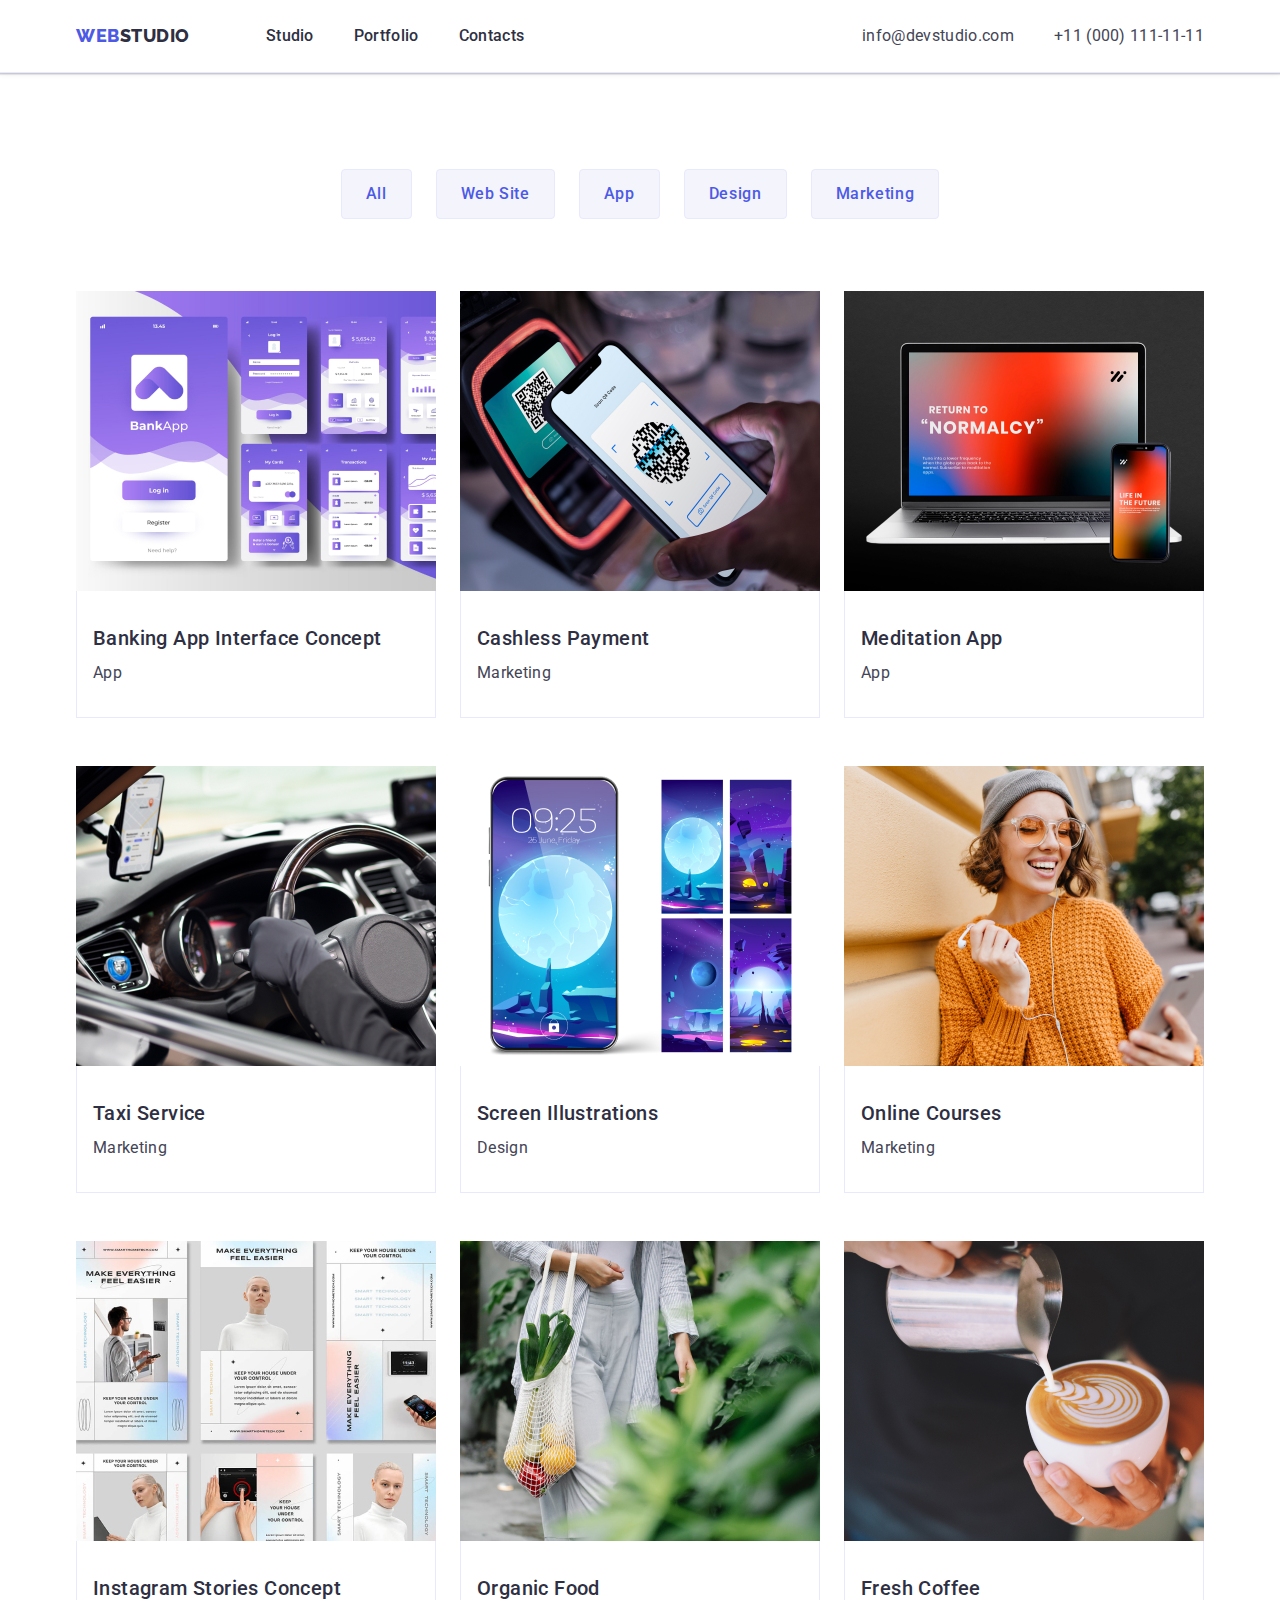
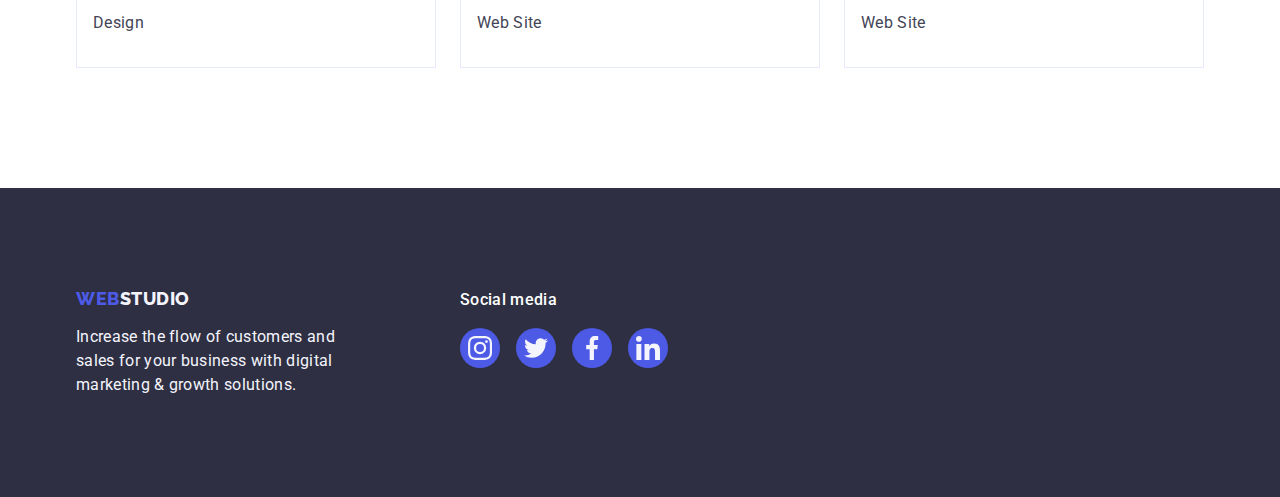
==== portfolio.html @ a1bed624 "added files from hw-4" ====
<!DOCTYPE html>
<html lang="en">
<head>
    <meta charset="UTF-8">
    <meta http-equiv="X-UA-Compatible" content="IE=edge">
    <meta name="viewport" content="width=device-width, initial-scale=1.0">
    <title>Portfolio</title>
    <link rel="stylesheet" href="https://cdn.jsdelivr.net/npm/modern-normalize@1.1.0/modern-normalize.min.css">
    <link rel="stylesheet" href="./css/styles.css">
    <link rel="preconnect" href="https://fonts.googleapis.com">
    <link rel="preconnect" href="https://fonts.gstatic.com" crossorigin>
    <link href="https://fonts.googleapis.com/css2?family=Raleway:ital,wght@0,100;0,200;0,300;0,400;0,500;0,600;0,700;0,800;0,900;1,100;1,200;1,300;1,400;1,500;1,600;1,700;1,800;1,900&family=Roboto:ital,wght@0,100;0,300;0,400;0,500;0,700;0,900;1,100;1,300;1,400;1,500;1,700;1,900&display=swap"
        rel="stylesheet">
</head>

<body style="font-family:Roboto,sans-serif; color:#434455; background-color:var(--main-color-br);">
    <header class="header-box">
        
        
        <div class="container header-li">
            <nav class="nav-li">
                <a href="./index.html" class="header-logo link">Web<span class="heder-studio">Studio</span></a>
    
                <ul class="list">
                    <li class="header-li-right"><a href="./index.html" class="header-menu link">Studio</a></li>
                    <li class="header-li-right"><a href="./portfolio.html" class="header-menu link">Portfolio</a></li>
                    <li class="header-li-right"><a href="" class="header-menu link">Contacts</a></li>
                </ul>
    
            </nav>
            
            <address class="header-address">
                <ul class="list address-menu">
                    <li class="header-li-right"><a href="mailto:info@devstudio.com" class="address-li link">info@devstudio.com</a></li>
                    <li class="header-li-right"><a href="tel:+110001111111" class="address-li link">+11 (000) 111-11-11</a></li>
                </ul>
                            
            </address>
        </div>
        
        
    </header>

    <main>
        
        
        <section class="portf-cont">

           <div class="container">
                <h1 class="visually-hidden">portfolio</h1>
                
                <!--Filters button-->
                <ul class="list button-box">
                    <li><button type="button" class="portf-btn">All</button></li>
                    <li><button type="button" class="portf-btn">Web Site</button></li>
                    <li><button type="button" class="portf-btn">App</button></li>
                    <li><button type="button" class="portf-btn">Design</button></li>
                    <li><button type="button" class="portf-btn">Marketing</button></li>
                </ul>            
           
                <ul class="list list-posicion">
                    <li class="li-portf" >
                        <a class="link linc-portfolio" href="" >
                            <img src="./images/portfolio/img-8.jpg" alt="Banking App Interface" width="360" height="300">
                            <div class="title-portf">
                                <h2 class="title-feature">Banking App Interface Concept</h2>
                                <p class="paragr-feature">App</p>
                            </div>
                        </a>  
                    </li>
                        
                     <li class="li-portf">
                        <a class="link linc-portfolio" href="">
                            <img src="./images/portfolio/img-7.jpg" alt="Cashless Payment" width="360" height="300">
                            <div class="title-portf">
                                <h2 class="title-feature">Cashless Payment</h2>
                                <p class="paragr-feature">Marketing</p>
                            </div>
                        </a>    
                    </li> 
                    
                    <li class="li-portf">
                        <a class="link linc-portfolio" href="">
                            <img src="./images/portfolio/img-6.jpg" alt="Meditation App" width="360" height="300">
                            <div class="title-portf">
                                <h2 class="title-feature">Meditation App</h2>
                                <p class="paragr-feature">App</p>
                            </div>
                        </a>
                    </li>
                    
                    <li class="li-portf">
                        <a class="link linc-portfolio" href="">
                            <img src="./images/portfolio/img-5.jpg" alt="Taxi Service" width="360" height="300">
                            <div class="title-portf">
                                <h2 class="title-feature">Taxi Service</h2>
                                <p class="paragr-feature">Marketing</p>
                            </div>
                        </a>
                    </li>

                    <li class="li-portf">
                        <a class="link linc-portfolio" href="">
                            <img src="./images/portfolio/img-4.jpg" alt="Screen Illustrations" width="360" height="300">
                            <div class="title-portf">
                                <h2 class="title-feature">Screen Illustrations</h2>
                                <p class="paragr-feature">Design</p>
                            </div>
                        </a>
                    </li>

                    <li class="li-portf">
                        <a class="link linc-portfolio" href="">
                            <img src="./images/portfolio/img-3.jpg" alt="Online Courses" width="360" height="300">
                            <div class="title-portf">
                                <h2 class="title-feature">Online Courses</h2>
                                <p class="paragr-feature">Marketing</p>
                            </div>
                        </a>
                    </li>
                    
                    <li class="li-portf">
                        <a class="link linc-portfolio" href="">
                            <img src="./images/portfolio/img-2.jpg" alt="Instagram Stories Concept" width="360" height="300">
                            <div class="title-portf">
                                <h2 class="title-feature">Instagram Stories Concept</h2>
                                <p class="paragr-feature">Design</p>
                            </div>
                        </a>
                    </li>

                    <li class="li-portf">
                        <a class="link linc-portfolio" href="">
                            <img src="./images/portfolio/img-1.jpg" alt="Organic Food" width="360" height="300">
                            <div class="title-portf">
                                <h2 class="title-feature">Organic Food</h2>
                               <p class="paragr-feature">Web Site</p>
                            </div>
                        </a>
                    </li>

                    <li class="li-portf">
                        <a class="link linc-portfolio" href="">
                            <img src="./images/portfolio/img.jpg" alt="Fresh Coffee" width="360" height="300">
                            <div class="title-portf">
                                <h2 class="title-feature">Fresh Coffee</h2>
                                <p class="paragr-feature">Web Site</p>
                            </div>
                        </a>
                    </li>
                </ul>
            
           </div>
            
        </section>

    </main>

    <footer class="footer-box">
        <div class="container footer-body">
            <div class="footer-content">
                <a href="./index.html" class="header-logo link">Web<span class="footer-logo">Studio</span></a>

                <p class="pargr-footer">
                    Increase the flow of customers and sales for your business with digital marketing & growth solutions.
                </p>
            </div>

            <div class="social-footer">
                <p class="footer-soc-title">Social media</p>
                
                <ul class="list social-list-footer">
                        <li class="social-item">
                            <a class="social-link-footer link" href="https://instagram.com" target="_blank" rel="noopener noreferrer" aria-label="Instagram-icon">
                                <svg class="social-icon" width="24" height="24">
                                    <use href="./images/icons.svg#icon-instagram"></use>
                                </svg>
                            </a>
                        </li>
                        <li class="social-item">
                            <a class="social-link-footer link" href="https://twitter.com" target="_blank" rel="noopener noreferrer" aria-label="Twitter-icon">
                                <svg class="social-icon" width="24" height="24">
                                    <use href="./images/icons.svg#icon-twitter"></use>
                                </svg>
                            </a>
                        </li>
                        <li class="social-item">
                            <a class="social-link-footer link" href="https://facebook.com" target="_blank" rel="noopener noreferrer" aria-label="Facebook-icon">
                                <svg class="social-icon" width="24" height="24">
                                    <use href="./images/icons.svg#icon-facebook"></use>
                                </svg>
                            </a>
                        </li>
                        <li class="social-item">
                            <a class="social-link-footer link" href="https://linkedin" target="_blank" rel="noopener noreferrer" aria-label="linkedin-icon">
                                <svg class="social-icon" width="24" height="24">
                                    <use href="./images/icons.svg#icon-linkedin"></use>
                                </svg>
                            </a>
                        </li>
                </ul>

            
    
            </div>
        </div>

    </footer>
    
</body>
</html>
---- css/styles.css ----
:root {
    --main-color-br:#FFFFFF;
    --main-color-logo: #4d5ae5;
    --header-color-logo: #2e2f42;
    --header-menu-color: #2e2f42;
    --header-color-link: #404bbf;
    --color-address: #434455;
    --footer-color-br: #2e2f42;
    --footer-color-logo:#f4f4fd;
    --title-color-section: #2e2f42;
    --main-color-section: #434455;
    --portf-btn-color: #e7e9fc;
    --icon-color: #8e8f99;   
    --icon-color-footer: #4d5ae5; 
}

h1,
h2,
h3,
h4,
h5,
h6,
p {
    margin: 0px;
}



.visually-hidden {
    position: absolute;
    width: 1px;
    height: 1px;
    margin: -1px;
    border: 0;
    padding: 0;
    white-space: nowrap;
    clip-path: inset(100%);
    clip: rect(0 0 0 0);
    overflow: hidden;
  }

  .container {
    width: 1158px;
    margin: 0 auto;
    padding-left: 15px;
    padding-right: 15px;
  }

  img {
    display: block;
  }

/** HEADER Style*/
.header-box {
    border-bottom: 1px solid #e7e9fc;
    box-shadow: 0px 2px 1px rgba(46, 47, 66, 0.08), 0px 1px 1px rgba(46, 47, 66, 0.16), 0px 1px 6px rgba(46, 47, 66, 0.08);
}

.header-li,
.nav-li {
    display: flex;
    align-items: center;
}


.header-logo {
    margin-right: 76px;
    font-family: "Raleway", sans-serif;
    font-weight: 800;
    font-size: 18px;
    line-height: 1.17;
    letter-spacing: 0.03em;
    text-transform: uppercase;
    color: var(--main-color-logo);
}

.link {
    text-decoration: none;
}

.heder-studio {
    color: var(--header-color-logo);
}

.list {
    display: flex;
    list-style: none;
    margin: 0px;
    padding: 0px;
    gap: 40px;
    
}


.header-menu {
    display: block;
    padding-top: 24px;
    padding-bottom: 24px;
    font-weight: 500;
    font-size: 16px;
    line-height: 1.5;
    letter-spacing: 0.02em;
    color: var(--header-menu-color);
}

.header-menu:hover,
.header-menu:focus {
    color: var(--header-color-link);
}


.header-address {
    margin-left: auto;
    font-style: normal;
}

.address-menu {

}

.address-li {
    display: block;
    padding-top: 24px;
    padding-bottom: 24px;
    font-size: 16px;
    line-height: 1.5;
    letter-spacing: 0.02em;
    color: var(--color-address);
}

.address-li:hover,
.address-li:focus {
    color: var(--header-color-link);
}
/*-------------------------------------------------------*/

/*MAIN WEBSTUDIO*/

/*Section HERO*/
.hero-bgr {
    padding-top: 188px;
    padding-bottom: 188px;
    margin: 0 auto;

    background-image: linear-gradient(rgba(46, 47, 66, 0.7), rgba(46, 47, 66, 0.7)), url(../images/people-office.jpg);
    max-width: 1440px;
    background-repeat: no-repeat;
    background-position: center;
    background-size: cover;
}


.hero-text {
    margin:0 auto;
    margin-bottom: 48px;
    max-width: 496px;

    font-size: 56px;
    line-height: 1.07;
    text-align: center;
    letter-spacing: 0.02em;
    color: #FFFFFF;
}

.hero-btn {
    margin: 0 auto;
    display: block;
    padding-top: 16px;
    padding-right: 32px;
    padding-bottom: 16px;
    min-width: 169px;

    box-shadow: 0px 4px 4px rgba(0, 0, 0, 0.15);
    border-radius: 4px;
    border: 0px;
    padding-left: 32px;

    background-color: var(--main-color-logo);
    font-family: "Roboto", sans-serif;
    font-weight: 500;
    font-size: 16px;
    line-height: 1.5;
    letter-spacing: 0.04em;
    color: #FFFFFF;
    cursor: pointer;
}

.hero-btn:hover,
.hero-btn:focus {
    background-color: #404BBF;
}

/*section 1*/

.second-container {
    padding-top: 120px;
    padding-bottom: 120px;
}

.second-li {
    gap: 24px;
}



.feature-li {
    width: calc((100% - 72px) / 4); 
}


.icon-li {
    display: flex;
    justify-content: center;
    align-items: center;
    height: 112px;
    background-color: #f4f4fd; 
    border-radius: 4px;
    margin-bottom: 8px;
}

.title-feature {
    margin-bottom: 8px;
    font-weight: 500;
    font-size: 20px;
    line-height: 1.5;
    letter-spacing: 0.02em;   
     color: var(--title-color-section);
}


.paragr-feature {
    font-size: 16px;
    line-height: 1.5;
    letter-spacing: 0.02em;
     color: var(--main-color-section);
}

/*section2-3*/

.third-container {
    padding-bottom: 120px;
}

.title-section {
    margin-bottom: 72px;
    font-size: 36px;
    line-height: 1.11;
    text-align: center;
    letter-spacing: 0.02em;
    text-transform: capitalize;  
    color: var(--title-color-section);
}
 .third-li {
    width: calc((100% - 48px) / 3);
 }



/*section3*/

.body-last-section {
    padding: 120px 0;
    background-color: #F4F4FD;

}

.bgr-list {
    background-color: #FFFFFF;
    width: calc((100% - 72px) / 4); 
    box-shadow: 0px 1px 6px rgba(46, 47, 66, 0.08), 0px 1px 1px rgba(46, 47, 66, 0.16), 0px 2px 1px rgba(46, 47, 66, 0.08);
    border-radius: 0px 0px 4px 4px;

}

.img-team {
    padding: 32px 0;
}

.team-name {
    padding: 32px 0px;
    border-radius: 0px 0px 4px 4px;
}

.title-team {
    margin-bottom: 8px;

    text-align: center;
    font-weight: 500;
    font-size: 20px;
    line-height: 1.5;
    letter-spacing: 0.02em;   
    color: var(--title-color-section);
}


.paragr-team {
    text-align: center;
    font-size: 16px;
    line-height: 1.5;
    letter-spacing: 0.02em;
    color: var(--main-color-section); 
    margin-bottom: 8px;
}


.social-list{
    justify-content: center;
    gap: 24px;
}

.social-link {
    display: flex;
    justify-content: center;
    align-items: center;
    width: 40px;
    height: 40px;

    background-color: var(--icon-color-footer);
    border-radius: 50%;
}

.social-link:hover,
.social-link:focus {
    background-color: #404bbf;
}

.social-icon {
    fill: var(--footer-color-logo)
}



/* section company*/

.title-comp {
    line-height: 1.1;
}

.comp-link {
    gap: 24px;

}

.comp-link > .link {
    width: calc((100% - 120px) / 6);
    height: 88px;
}
.comp-list {
    display: flex;
    justify-content: center;
    align-items: center;
    width: 100%;
    height: 100%;
    color: var(--icon-color);

    border: 1px solid #8E8F99;
    border-radius: 4px;
}

.comp-list:hover,
.comp-list:focus {
    border-color: #404bbf; 
    color: #404bbf; 
}

.logo-icon {
    fill: currentColor;
}





/*-----------------------------------------------------------*/

/*MAIN PORTFOLIO*/
.portf-cont {
    padding-top: 96px;
    padding-bottom: 120px;  
}

.button-box {
    justify-content: center;
    margin-bottom: 72px;
    gap: 24px;
}

.portf-btn {
    padding: 12px 24px ;
    border-radius: 4px;
    border: 1px solid var(--portf-btn-color);
    font-family: "Roboto", sans-serif;
    font-weight: 500;
    font-size: 16px;
    line-height: 1.5;
    letter-spacing: 0.04em;
    color: var(--main-color-logo);
    background-color: var(--footer-color-logo);
    cursor: pointer;
}

.li-portf {
    width: calc((100% - 48px) / 3);

    background: #FFFFFF;
}



.portf-btn:hover,
.portf-btn:focus {
    color: #FFFFFF;
    background-color: #404BBF;
    border: 1px solid transparent; 
    box-shadow: 0px 3px 1px rgba(0, 0, 0, 0.1), 0px 2px 1px rgba(0, 0, 0, 0.08), 0px 2px 2px rgba(0, 0, 0, 0.12);
}

.list-posicion {
    flex-wrap: wrap;
    column-gap: 24px;
    row-gap: 48px;

}

.linc-portfolio {
    display: block;
}

.linc-portfolio:hover,
.linc-portfolio:focus {
    box-shadow:  0px 1px 6px rgba(46, 47, 66, 0.08), 0px 1px 1px rgba(46, 47, 66, 0.16), 0px 2px 1px rgba(46, 47, 66, 0.08); 
}

.title-portf {
    padding: 32px 16px;
    border: 1px solid #e7e9fc;
    border-top: none;
}


/*---------------------------------------------------------*/
/*FOOTER*/
.footer-box {
    padding: 100px 0;
    background-color: var(--footer-color-br); 
}

.footer-body {
    display: flex;
    align-items: baseline;
    gap: 120px;
    
}

.footer-content {

}

.footer-content > .header-logo {
    display: inline-block;
    margin-bottom: 16px;
}

.footer-logo {
    margin-bottom: 16px;
    color: var(--footer-color-logo);
}

.pargr-footer {
    max-width: 264px;
    font-family: 'Roboto';
    font-style: normal;
    font-weight: 400;
    line-height: 1.5;
    letter-spacing: 0.02em;
    color: var(--footer-color-logo);
}

.social-footer {
    display: block;
}

.footer-soc-title {
margin-bottom: 16px;
font-family: 'Roboto';
font-style: normal;
font-weight: 500;
line-height: 1.5;
letter-spacing: 0.02em;
color: #FFFFFF;
}

.social-list-footer {
    justify-content: center;
    gap: 16px;   
}

.social-item {
    width: 40px;
    height: 40px;
}

.social-link-footer {
    display: flex;
    justify-content: center;
    align-items: center;
    width: 100%;
    height: 100%;
    background-color: var(--main-color-logo);
    border-radius: 50%;
}

.social-link-footer:hover,
.social-link-footer:focus {
    background-color: #31d0aa;
}
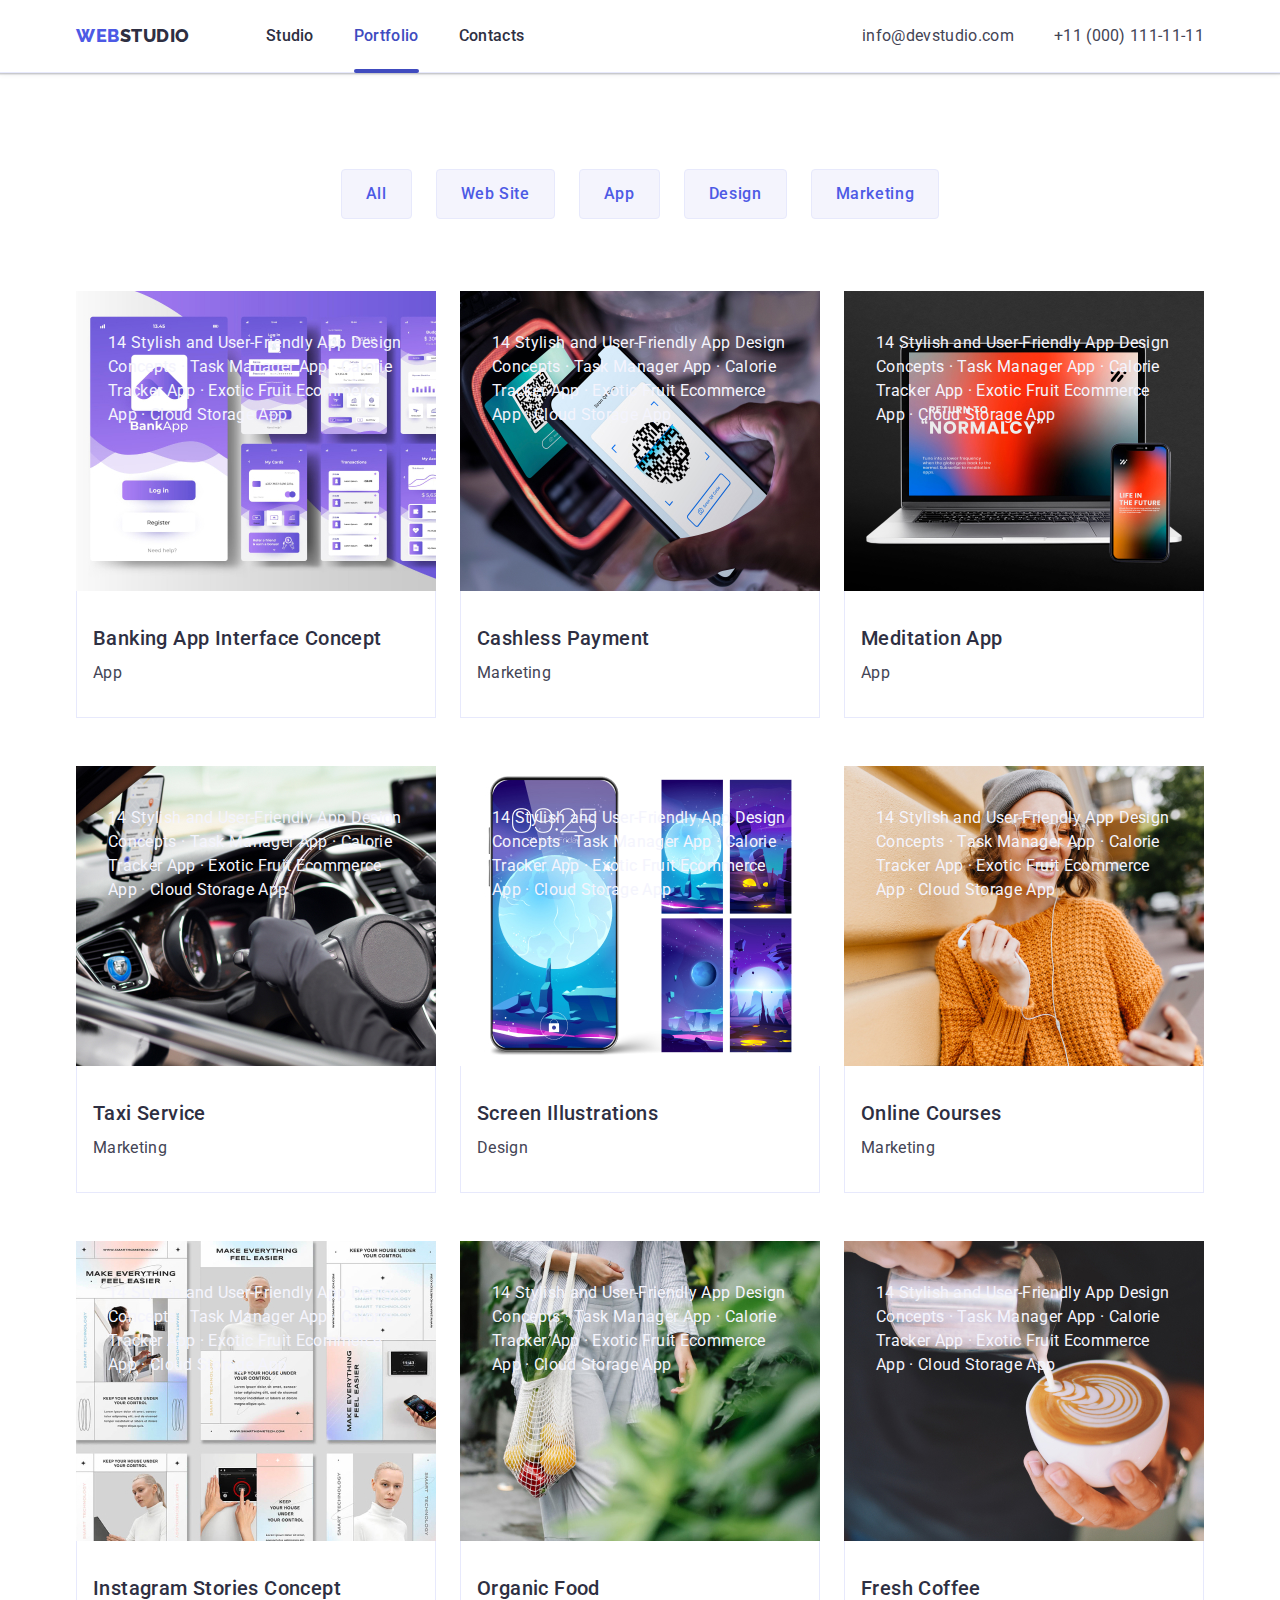
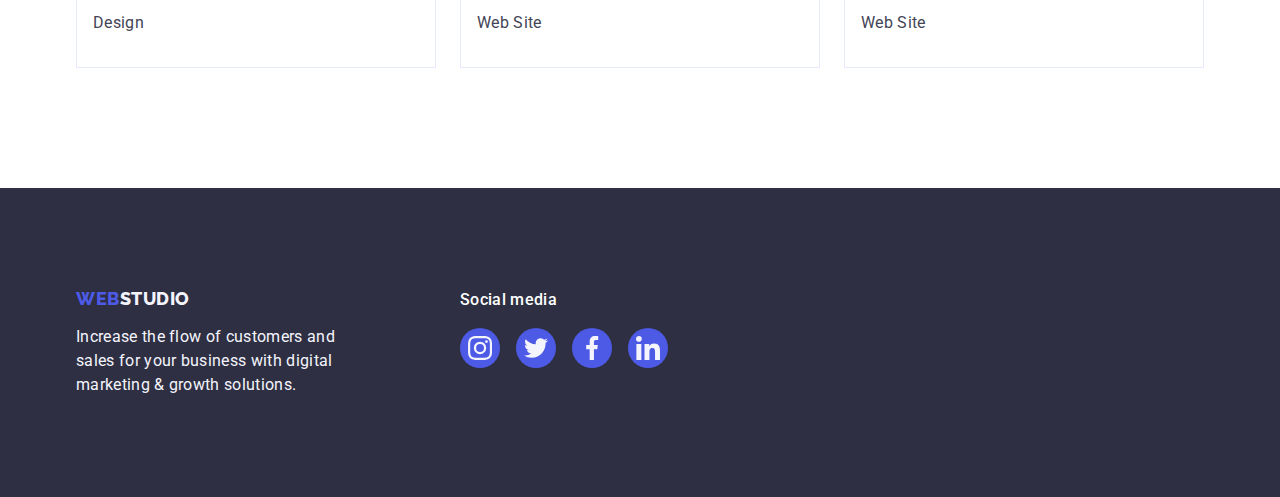
==== commit bd653535: "added modal-window, line-nav and text at image-portfolio" ====
--- a/portfolio.html
+++ b/portfolio.html
@@ -23,7 +23,7 @@
     
                 <ul class="list">
                     <li class="header-li-right"><a href="./index.html" class="header-menu link">Studio</a></li>
-                    <li class="header-li-right"><a href="./portfolio.html" class="header-menu link">Portfolio</a></li>
+                    <li class="header-li-right"><a href="./portfolio.html" class="header-menu currently link">Portfolio</a></li>
                     <li class="header-li-right"><a href="" class="header-menu link">Contacts</a></li>
                 </ul>
     
@@ -61,7 +61,11 @@
                 <ul class="list list-posicion">
                     <li class="li-portf" >
                         <a class="link linc-portfolio" href="" >
-                            <img src="./images/portfolio/img-8.jpg" alt="Banking App Interface" width="360" height="300">
+                            <div class="portf-img">
+                                <img src="./images/portfolio/img-8.jpg" alt="Banking App Interface" width="360" height="300">
+                                <p class="hover-text-portf">14 Stylish and User-Friendly App Design Concepts · Task Manager App · Calorie Tracker App · Exotic Fruit Ecommerce App · Cloud Storage App</p> 
+                             </div>
+
                             <div class="title-portf">
                                 <h2 class="title-feature">Banking App Interface Concept</h2>
                                 <p class="paragr-feature">App</p>
@@ -71,7 +75,11 @@
                         
                      <li class="li-portf">
                         <a class="link linc-portfolio" href="">
-                            <img src="./images/portfolio/img-7.jpg" alt="Cashless Payment" width="360" height="300">
+                            
+                            <div class="portf-img">
+                               <img src="./images/portfolio/img-7.jpg" alt="Cashless Payment" width="360" height="300">
+                                <p class="hover-text-portf">14 Stylish and User-Friendly App Design Concepts · Task Manager App · Calorie Tracker App · Exotic Fruit Ecommerce App · Cloud Storage App</p> 
+                            </div>
                             <div class="title-portf">
                                 <h2 class="title-feature">Cashless Payment</h2>
                                 <p class="paragr-feature">Marketing</p>
@@ -81,7 +89,12 @@
                     
                     <li class="li-portf">
                         <a class="link linc-portfolio" href="">
-                            <img src="./images/portfolio/img-6.jpg" alt="Meditation App" width="360" height="300">
+                            
+                            <div class="portf-img">
+                               <img src="./images/portfolio/img-6.jpg" alt="Meditation App" width="360" height="300">
+                                <p class="hover-text-portf">14 Stylish and User-Friendly App Design Concepts · Task Manager App · Calorie Tracker App · Exotic Fruit Ecommerce App · Cloud Storage App</p> 
+                            </div>
+
                             <div class="title-portf">
                                 <h2 class="title-feature">Meditation App</h2>
                                 <p class="paragr-feature">App</p>
@@ -91,7 +104,11 @@
                     
                     <li class="li-portf">
                         <a class="link linc-portfolio" href="">
-                            <img src="./images/portfolio/img-5.jpg" alt="Taxi Service" width="360" height="300">
+                            <div class="portf-img">
+                               <img src="./images/portfolio/img-5.jpg" alt="Taxi Service" width="360" height="300">
+                                <p class="hover-text-portf">14 Stylish and User-Friendly App Design Concepts · Task Manager App · Calorie Tracker App · Exotic Fruit Ecommerce App · Cloud Storage App</p> 
+                            </div>
+                            
                             <div class="title-portf">
                                 <h2 class="title-feature">Taxi Service</h2>
                                 <p class="paragr-feature">Marketing</p>
@@ -101,7 +118,11 @@
 
                     <li class="li-portf">
                         <a class="link linc-portfolio" href="">
-                            <img src="./images/portfolio/img-4.jpg" alt="Screen Illustrations" width="360" height="300">
+                            <div class="portf-img">
+                               <img src="./images/portfolio/img-4.jpg" alt="Screen Illustrations" width="360" height="300">
+                               <p class="hover-text-portf">14 Stylish and User-Friendly App Design Concepts · Task Manager App · Calorie Tracker App · Exotic Fruit Ecommerce App · Cloud Storage App</p> 
+                            </div>
+                            
                             <div class="title-portf">
                                 <h2 class="title-feature">Screen Illustrations</h2>
                                 <p class="paragr-feature">Design</p>
@@ -111,7 +132,11 @@
 
                     <li class="li-portf">
                         <a class="link linc-portfolio" href="">
-                            <img src="./images/portfolio/img-3.jpg" alt="Online Courses" width="360" height="300">
+                            <div class="portf-img">
+                               <img src="./images/portfolio/img-3.jpg" alt="Online Courses" width="360" height="300">
+                                <p class="hover-text-portf">14 Stylish and User-Friendly App Design Concepts · Task Manager App · Calorie Tracker App · Exotic Fruit Ecommerce App · Cloud Storage App</p> 
+                            </div>
+                            
                             <div class="title-portf">
                                 <h2 class="title-feature">Online Courses</h2>
                                 <p class="paragr-feature">Marketing</p>
@@ -121,7 +146,11 @@
                     
                     <li class="li-portf">
                         <a class="link linc-portfolio" href="">
-                            <img src="./images/portfolio/img-2.jpg" alt="Instagram Stories Concept" width="360" height="300">
+                            <div class="portf-img">
+                               <img src="./images/portfolio/img-2.jpg" alt="Instagram Stories Concept" width="360" height="300">
+                                <p class="hover-text-portf">14 Stylish and User-Friendly App Design Concepts · Task Manager App · Calorie Tracker App · Exotic Fruit Ecommerce App · Cloud Storage App</p> 
+                            </div>
+                            
                             <div class="title-portf">
                                 <h2 class="title-feature">Instagram Stories Concept</h2>
                                 <p class="paragr-feature">Design</p>
@@ -131,7 +160,11 @@
 
                     <li class="li-portf">
                         <a class="link linc-portfolio" href="">
-                            <img src="./images/portfolio/img-1.jpg" alt="Organic Food" width="360" height="300">
+                            <div class="portf-img">
+                               <img src="./images/portfolio/img-1.jpg" alt="Organic Food" width="360" height="300">
+                                <p class="hover-text-portf">14 Stylish and User-Friendly App Design Concepts · Task Manager App · Calorie Tracker App · Exotic Fruit Ecommerce App · Cloud Storage App</p> 
+                            </div>
+                            
                             <div class="title-portf">
                                 <h2 class="title-feature">Organic Food</h2>
                                <p class="paragr-feature">Web Site</p>
@@ -141,7 +174,11 @@
 
                     <li class="li-portf">
                         <a class="link linc-portfolio" href="">
-                            <img src="./images/portfolio/img.jpg" alt="Fresh Coffee" width="360" height="300">
+                            <div class="portf-img">
+                                <img src="./images/portfolio/img.jpg" alt="Fresh Coffee" width="360" height="300">
+                                <p class="hover-text-portf">14 Stylish and User-Friendly App Design Concepts · Task Manager App · Calorie Tracker App · Exotic Fruit Ecommerce App · Cloud Storage App</p> 
+                            </div>
+                            
                             <div class="title-portf">
                                 <h2 class="title-feature">Fresh Coffee</h2>
                                 <p class="paragr-feature">Web Site</p>
--- a/css/styles.css
+++ b/css/styles.css
@@ -53,6 +53,8 @@
 
 /** HEADER Style*/
 .header-box {
+    /*position: relative;
+    z-index: 1;*/
     border-bottom: 1px solid #e7e9fc;
     box-shadow: 0px 2px 1px rgba(46, 47, 66, 0.08), 0px 1px 1px rgba(46, 47, 66, 0.16), 0px 1px 6px rgba(46, 47, 66, 0.08);
 }
@@ -109,6 +111,32 @@
     color: var(--header-color-link);
 }
 
+.header-li-right {
+    position: relative;
+}
+
+.currently {
+    color: var(--header-color-link);
+}
+
+.currently::after,
+.header-menu:hover::after,
+.header-menu:focus::after  {
+    content: '';
+    position: absolute;
+    width: 100%;
+    height: 4px;
+    left: 0px;
+    bottom: -1px;
+    z-index: 10;
+
+    
+    background-color: var(--header-color-link);
+    border-radius: 2px;
+}
+
+
+
 
 .header-address {
     margin-left: auto;
@@ -425,6 +453,25 @@
 
 .linc-portfolio {
     display: block;
+}
+
+.portf-img {
+    position: relative;
+}
+
+.hover-text-portf {
+    position: absolute;
+    top: 40px;
+    left: 32px;
+    width: 296px;
+
+    font-family: 'Roboto';
+    font-style: normal;
+    font-weight: 400;
+    font-size: 16px;
+    line-height: 1.5;
+    letter-spacing: 0.02em;
+    color: var(--footer-color-logo);
 }
 
 .linc-portfolio:hover,
@@ -514,4 +561,29 @@
 .social-link-footer:hover,
 .social-link-footer:focus {
     background-color: #31d0aa;
+}
+
+/*Modal styles*/
+.bacdrop {
+    position: fixed;
+    width: 100%;
+    height: 100%;
+    background-color: rgba(46, 47, 66, 0.4);
+
+}
+
+.modal-window {
+    position: absolute;
+    width: 408px;
+    height: 576px;
+    left: 516px;
+    top: 88px;
+    background: #FCFCFC;
+    box-shadow: 0px 1px 1px rgba(0, 0, 0, 0.14), 0px 1px 3px rgba(0, 0, 0, 0.12), 0px 2px 1px rgba(0, 0, 0, 0.2);
+    border-radius: 4px;
+}
+.modal-button {
+    width: 20px;
+    height: 20px;
+    border-radius: 50%;
 }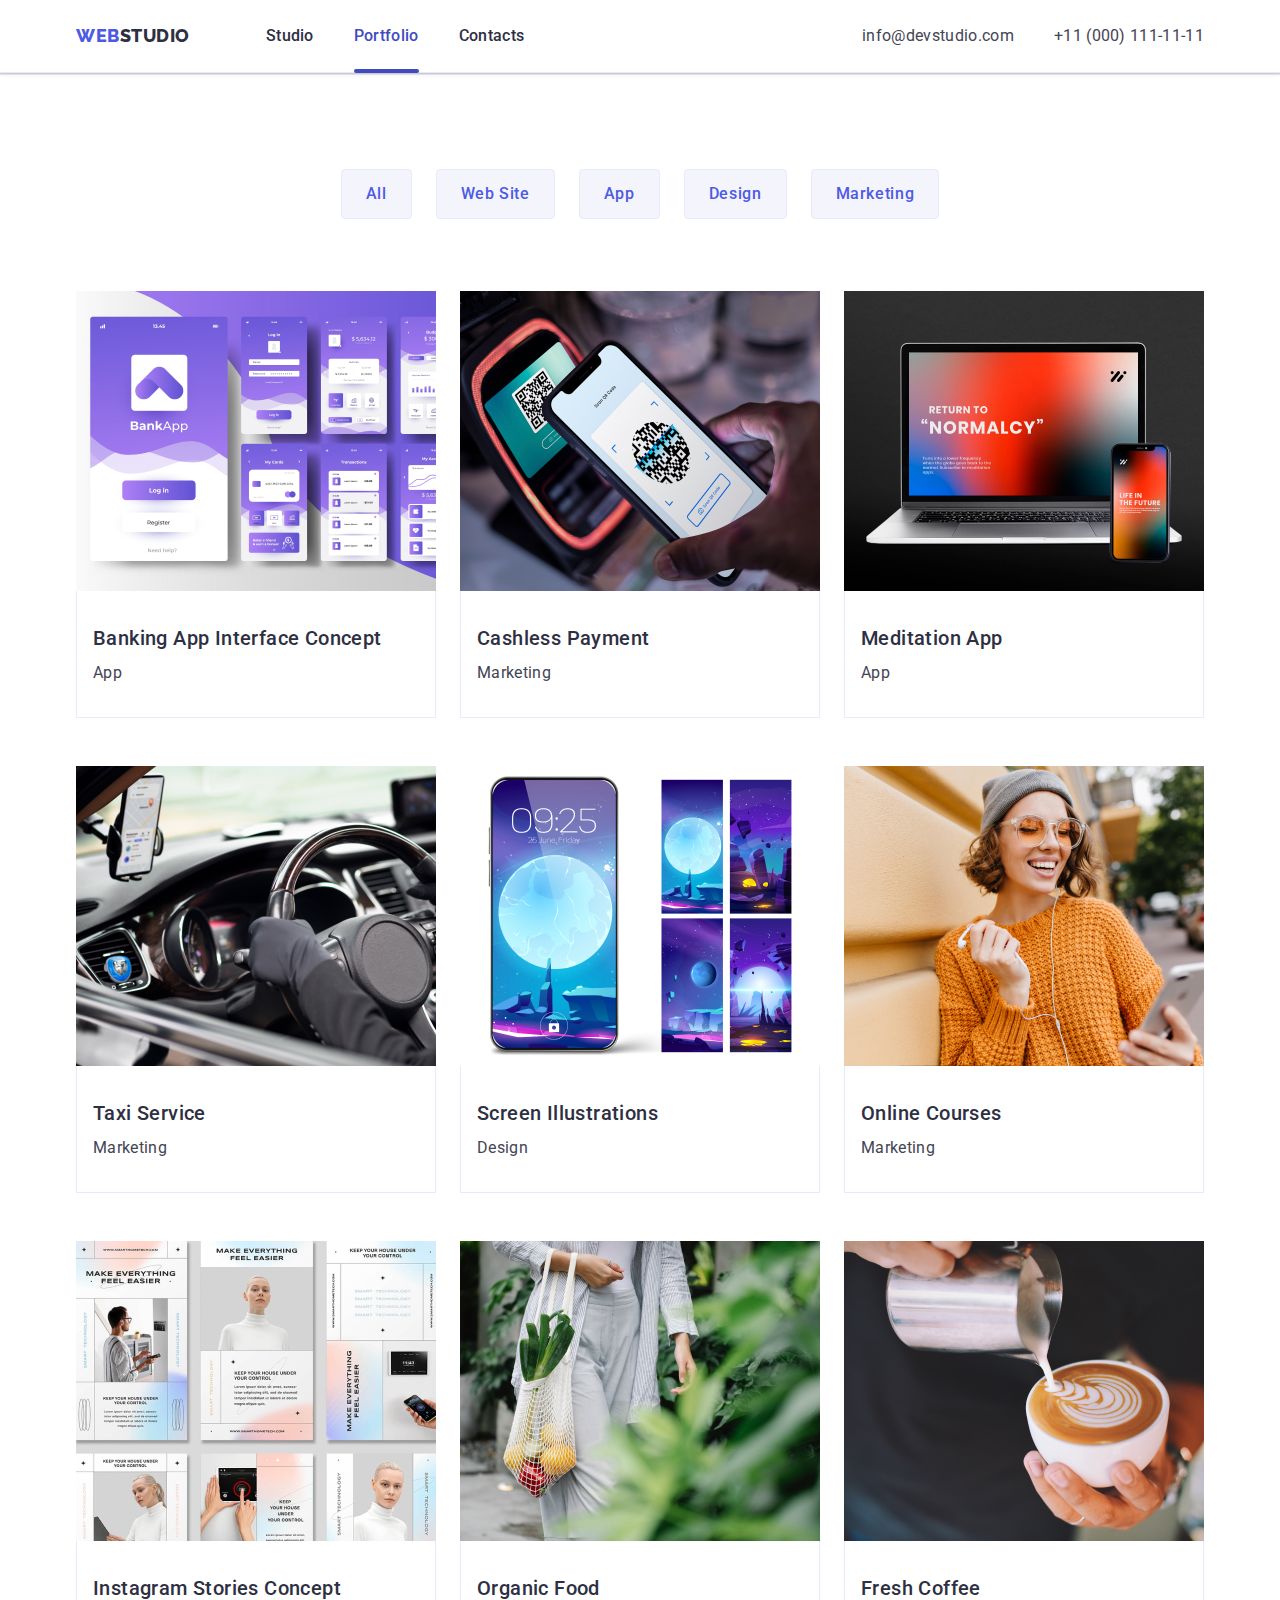
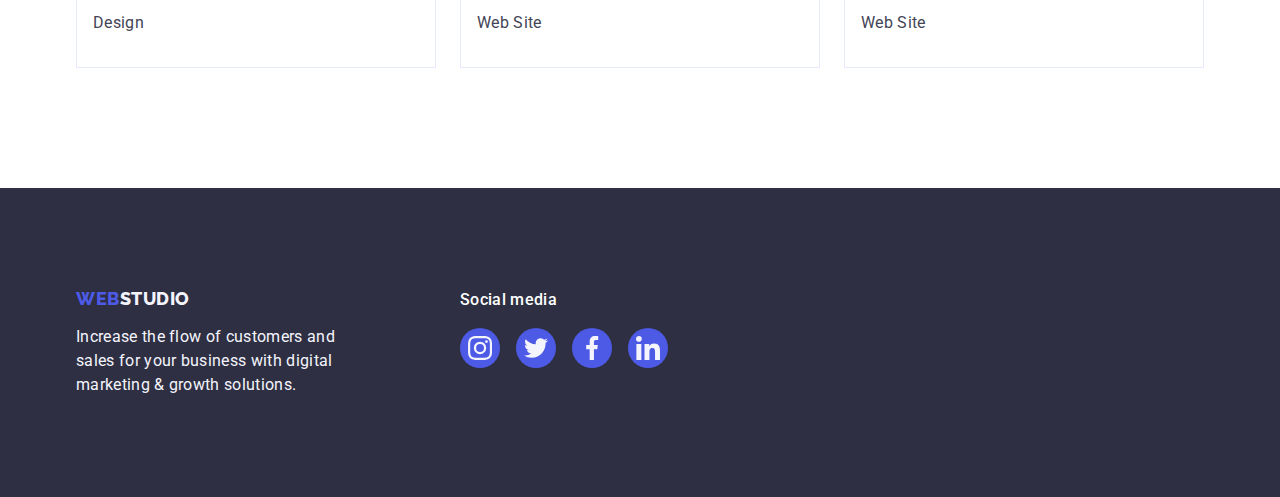
==== commit 486785aa: "додана анімація до елементів, дороблене модальне вікно" ====
--- a/portfolio.html
+++ b/portfolio.html
@@ -63,7 +63,9 @@
                         <a class="link linc-portfolio" href="" >
                             <div class="portf-img">
                                 <img src="./images/portfolio/img-8.jpg" alt="Banking App Interface" width="360" height="300">
-                                <p class="hover-text-portf">14 Stylish and User-Friendly App Design Concepts · Task Manager App · Calorie Tracker App · Exotic Fruit Ecommerce App · Cloud Storage App</p> 
+                                <div class="overlay-portfolio">
+                                    <p class="hover-text-portf">14 Stylish and User-Friendly App Design Concepts · Task Manager App · Calorie Tracker App · Exotic Fruit Ecommerce App · Cloud Storage App</p> 
+                                </div>
                              </div>
 
                             <div class="title-portf">
@@ -78,7 +80,9 @@
                             
                             <div class="portf-img">
                                <img src="./images/portfolio/img-7.jpg" alt="Cashless Payment" width="360" height="300">
-                                <p class="hover-text-portf">14 Stylish and User-Friendly App Design Concepts · Task Manager App · Calorie Tracker App · Exotic Fruit Ecommerce App · Cloud Storage App</p> 
+                               <div class="overlay-portfolio">
+                                    <p class="hover-text-portf">14 Stylish and User-Friendly App Design Concepts · Task Manager App · Calorie Tracker App · Exotic Fruit Ecommerce App · Cloud Storage App</p> 
+                                </div>                            
                             </div>
                             <div class="title-portf">
                                 <h2 class="title-feature">Cashless Payment</h2>
@@ -92,7 +96,9 @@
                             
                             <div class="portf-img">
                                <img src="./images/portfolio/img-6.jpg" alt="Meditation App" width="360" height="300">
-                                <p class="hover-text-portf">14 Stylish and User-Friendly App Design Concepts · Task Manager App · Calorie Tracker App · Exotic Fruit Ecommerce App · Cloud Storage App</p> 
+                               <div class="overlay-portfolio">
+                                    <p class="hover-text-portf">14 Stylish and User-Friendly App Design Concepts · Task Manager App · Calorie Tracker App · Exotic Fruit Ecommerce App · Cloud Storage App</p> 
+                                </div>
                             </div>
 
                             <div class="title-portf">
@@ -106,7 +112,9 @@
                         <a class="link linc-portfolio" href="">
                             <div class="portf-img">
                                <img src="./images/portfolio/img-5.jpg" alt="Taxi Service" width="360" height="300">
-                                <p class="hover-text-portf">14 Stylish and User-Friendly App Design Concepts · Task Manager App · Calorie Tracker App · Exotic Fruit Ecommerce App · Cloud Storage App</p> 
+                               <div class="overlay-portfolio">
+                                    <p class="hover-text-portf">14 Stylish and User-Friendly App Design Concepts · Task Manager App · Calorie Tracker App · Exotic Fruit Ecommerce App · Cloud Storage App</p> 
+                                </div>
                             </div>
                             
                             <div class="title-portf">
@@ -120,7 +128,9 @@
                         <a class="link linc-portfolio" href="">
                             <div class="portf-img">
                                <img src="./images/portfolio/img-4.jpg" alt="Screen Illustrations" width="360" height="300">
-                               <p class="hover-text-portf">14 Stylish and User-Friendly App Design Concepts · Task Manager App · Calorie Tracker App · Exotic Fruit Ecommerce App · Cloud Storage App</p> 
+                               <div class="overlay-portfolio">
+                                    <p class="hover-text-portf">14 Stylish and User-Friendly App Design Concepts · Task Manager App · Calorie Tracker App · Exotic Fruit Ecommerce App · Cloud Storage App</p> 
+                                </div>
                             </div>
                             
                             <div class="title-portf">
@@ -134,7 +144,9 @@
                         <a class="link linc-portfolio" href="">
                             <div class="portf-img">
                                <img src="./images/portfolio/img-3.jpg" alt="Online Courses" width="360" height="300">
-                                <p class="hover-text-portf">14 Stylish and User-Friendly App Design Concepts · Task Manager App · Calorie Tracker App · Exotic Fruit Ecommerce App · Cloud Storage App</p> 
+                               <div class="overlay-portfolio">
+                                    <p class="hover-text-portf">14 Stylish and User-Friendly App Design Concepts · Task Manager App · Calorie Tracker App · Exotic Fruit Ecommerce App · Cloud Storage App</p> 
+                               </div>
                             </div>
                             
                             <div class="title-portf">
@@ -148,7 +160,9 @@
                         <a class="link linc-portfolio" href="">
                             <div class="portf-img">
                                <img src="./images/portfolio/img-2.jpg" alt="Instagram Stories Concept" width="360" height="300">
-                                <p class="hover-text-portf">14 Stylish and User-Friendly App Design Concepts · Task Manager App · Calorie Tracker App · Exotic Fruit Ecommerce App · Cloud Storage App</p> 
+                               <div class="overlay-portfolio">
+                                    <p class="hover-text-portf">14 Stylish and User-Friendly App Design Concepts · Task Manager App · Calorie Tracker App · Exotic Fruit Ecommerce App · Cloud Storage App</p> 
+                                </div>
                             </div>
                             
                             <div class="title-portf">
@@ -162,7 +176,9 @@
                         <a class="link linc-portfolio" href="">
                             <div class="portf-img">
                                <img src="./images/portfolio/img-1.jpg" alt="Organic Food" width="360" height="300">
-                                <p class="hover-text-portf">14 Stylish and User-Friendly App Design Concepts · Task Manager App · Calorie Tracker App · Exotic Fruit Ecommerce App · Cloud Storage App</p> 
+                               <div class="overlay-portfolio">
+                                    <p class="hover-text-portf">14 Stylish and User-Friendly App Design Concepts · Task Manager App · Calorie Tracker App · Exotic Fruit Ecommerce App · Cloud Storage App</p> 
+                                </div>
                             </div>
                             
                             <div class="title-portf">
@@ -176,7 +192,9 @@
                         <a class="link linc-portfolio" href="">
                             <div class="portf-img">
                                 <img src="./images/portfolio/img.jpg" alt="Fresh Coffee" width="360" height="300">
-                                <p class="hover-text-portf">14 Stylish and User-Friendly App Design Concepts · Task Manager App · Calorie Tracker App · Exotic Fruit Ecommerce App · Cloud Storage App</p> 
+                                <div class="overlay-portfolio">
+                                    <p class="hover-text-portf">14 Stylish and User-Friendly App Design Concepts · Task Manager App · Calorie Tracker App · Exotic Fruit Ecommerce App · Cloud Storage App</p> 
+                                </div>
                             </div>
                             
                             <div class="title-portf">
--- a/css/styles.css
+++ b/css/styles.css
@@ -104,6 +104,10 @@
     line-height: 1.5;
     letter-spacing: 0.02em;
     color: var(--header-menu-color);
+
+    transition-property: color;
+    transition-duration: 250ms;
+    transition-timing-function: cubic-bezier(0.4, 0, 0.2, 1);
 }
 
 .header-menu:hover,
@@ -155,6 +159,10 @@
     line-height: 1.5;
     letter-spacing: 0.02em;
     color: var(--color-address);
+
+    transition-property: color;
+    transition-duration: 250ms;
+    transition-timing-function: cubic-bezier(0.4, 0, 0.2, 1);
 }
 
 .address-li:hover,
@@ -212,6 +220,10 @@
     letter-spacing: 0.04em;
     color: #FFFFFF;
     cursor: pointer;
+
+    transition-property: background-color;
+    transition-duration: 250ms;
+    transition-timing-function: cubic-bezier(0.4, 0, 0.2, 1);
 }
 
 .hero-btn:hover,
@@ -346,6 +358,10 @@
 
     background-color: var(--icon-color-footer);
     border-radius: 50%;
+
+    transition-property: background-color;
+    transition-duration: 250ms;
+    transition-timing-function: cubic-bezier(0.4, 0, 0.2, 1);
 }
 
 .social-link:hover,
@@ -354,7 +370,7 @@
 }
 
 .social-icon {
-    fill: var(--footer-color-logo)
+    fill: var(--footer-color-logo);
 }
 
 
@@ -384,6 +400,10 @@
 
     border: 1px solid #8E8F99;
     border-radius: 4px;
+
+    transition-property: border-color, color;
+    transition-duration: 250ms;
+    transition-timing-function: cubic-bezier(0.4, 0, 0.2, 1);
 }
 
 .comp-list:hover,
@@ -426,6 +446,10 @@
     color: var(--main-color-logo);
     background-color: var(--footer-color-logo);
     cursor: pointer;
+
+    transition-property: color, background-color, border, box-shadow;
+    transition-duration: 250ms;
+    transition-timing-function: cubic-bezier(0.4, 0, 0.2, 1);
 }
 
 .li-portf {
@@ -453,11 +477,38 @@
 
 .linc-portfolio {
     display: block;
+
+    transition-property: box-shadow;
+    transition-duration: 250ms;
+    transition-timing-function: cubic-bezier(0.4, 0, 0.2, 1);
 }
 
 .portf-img {
     position: relative;
-}
+
+    overflow: hidden;
+}
+
+.overlay-portfolio {
+    position: absolute;
+    top: 0;
+    left: 0;
+    width: 100%;
+    height: 100%;
+
+    background-color: #4D5AE5;
+
+    transform: translateY(100%);
+    transition-property: transform;
+    transition-duration: 250ms;
+    transition-timing-function: cubic-bezier(0.4, 0, 0.2, 1);
+
+}
+
+.portf-img:hover .overlay-portfolio {
+    transform: translateY(0);
+}
+
 
 .hover-text-portf {
     position: absolute;
@@ -473,6 +524,8 @@
     letter-spacing: 0.02em;
     color: var(--footer-color-logo);
 }
+
+
 
 .linc-portfolio:hover,
 .linc-portfolio:focus {
@@ -556,6 +609,10 @@
     height: 100%;
     background-color: var(--main-color-logo);
     border-radius: 50%;
+
+    transition-property: background-color;
+    transition-duration: 250ms;
+    transition-timing-function: cubic-bezier(0.4, 0, 0.2, 1);
 }
 
 .social-link-footer:hover,
@@ -565,25 +622,70 @@
 
 /*Modal styles*/
 .bacdrop {
+    
     position: fixed;
+    top: 0;
+    left: 0;
     width: 100%;
     height: 100%;
     background-color: rgba(46, 47, 66, 0.4);
 
 }
 
+.bacdrop.is-hidden {
+    opacity: 0;
+    pointer-events: none;
+}
+
 .modal-window {
     position: absolute;
-    width: 408px;
-    height: 576px;
-    left: 516px;
-    top: 88px;
+    top: 50%;
+    left: 50%;
+    transform: translate(-50%, -50%);
+    min-width: 408px;
+    min-height: 576px;
+    
+    
+    
     background: #FCFCFC;
     box-shadow: 0px 1px 1px rgba(0, 0, 0, 0.14), 0px 1px 3px rgba(0, 0, 0, 0.12), 0px 2px 1px rgba(0, 0, 0, 0.2);
     border-radius: 4px;
 }
 .modal-button {
-    width: 20px;
-    height: 20px;
+    position: absolute;
+    top: 24px;
+    left: 360px;
+ 
+
+    display: flex;
+    justify-content: center;
+    align-items: center;
+
+    width: 24px;
+    height: 24px;
+    background-color: #E7E9FC;
+    border: 1px solid rgba(0, 0, 0, 0.1);
     border-radius: 50%;
-}+}
+
+.close-window-icon {
+    fill: #2E2F42;
+}
+
+.modal-button:active {
+
+    background-color: #404BBF;
+    border: #404BBF;
+    border-radius: 50%;
+
+}
+
+.modal-button:active .close-window-icon {
+    fill:#FFFFFF;  
+}
+
+
+
+
+
+ 
